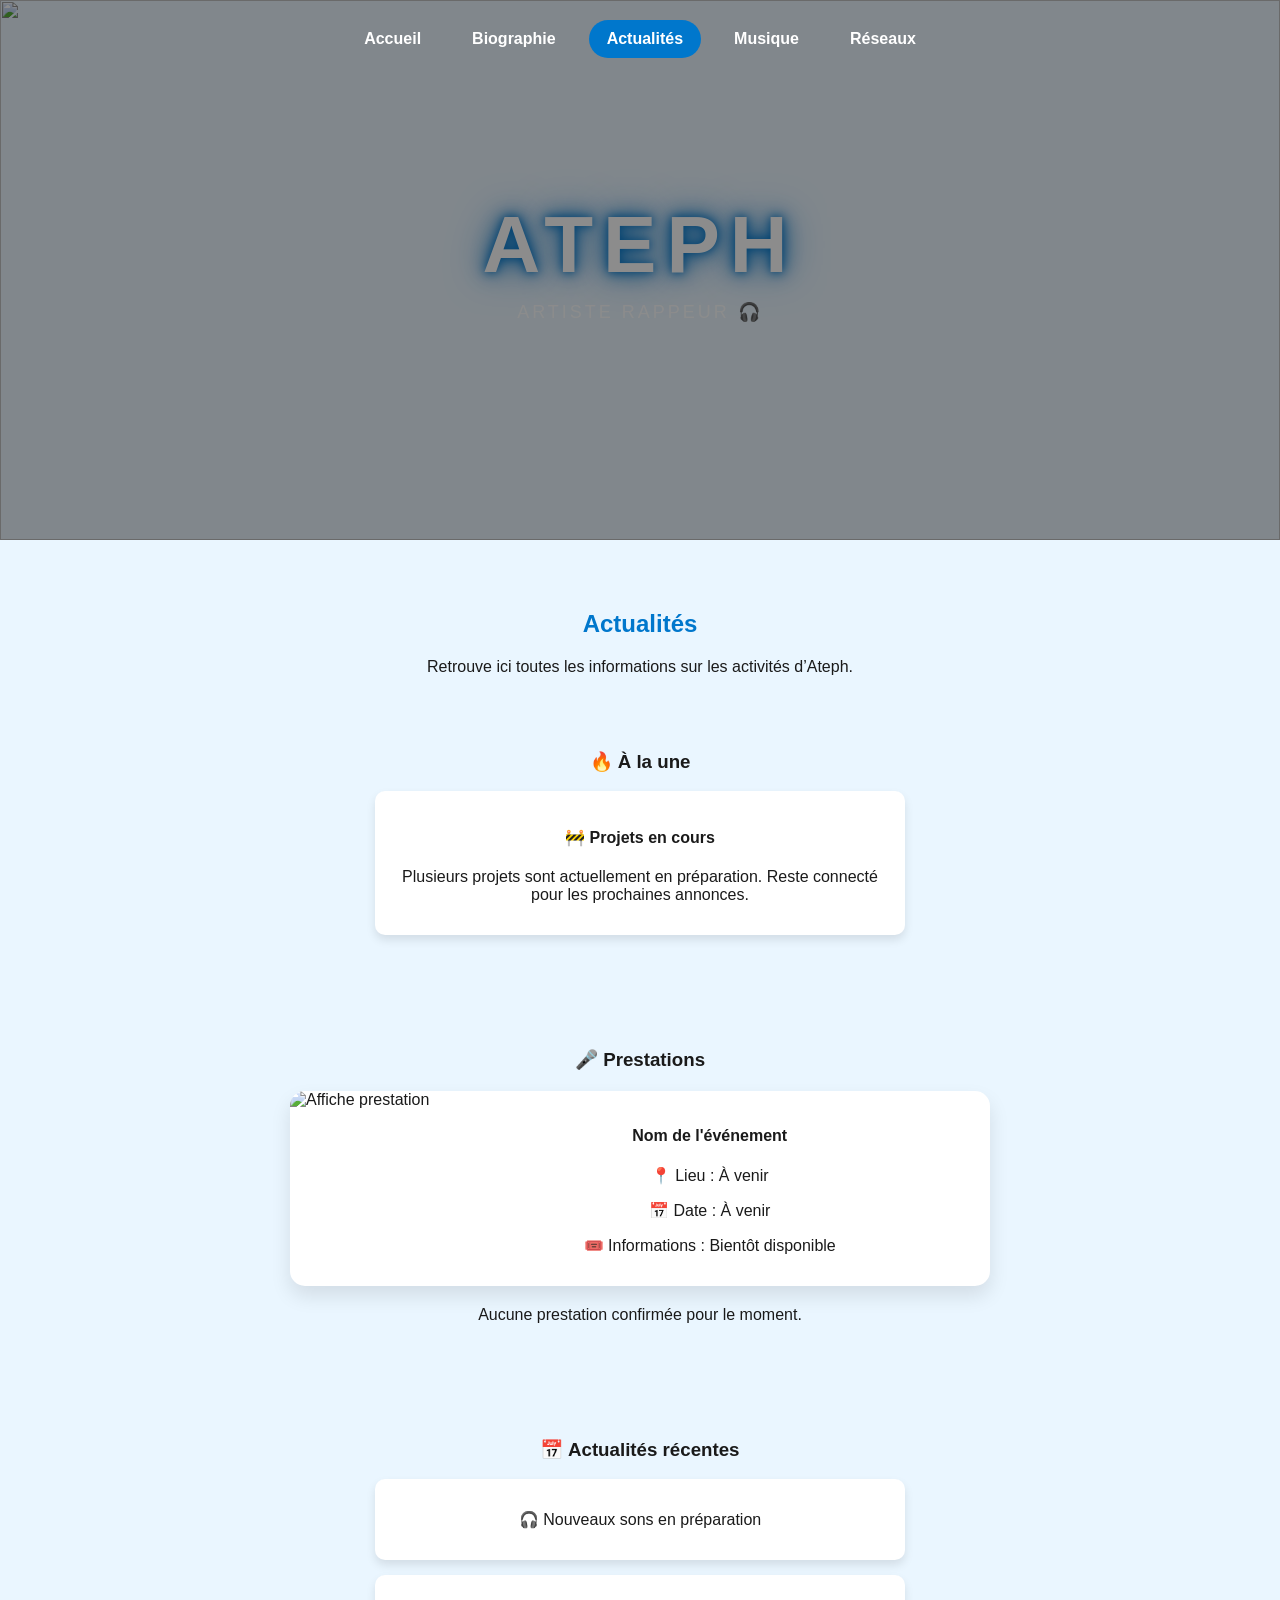
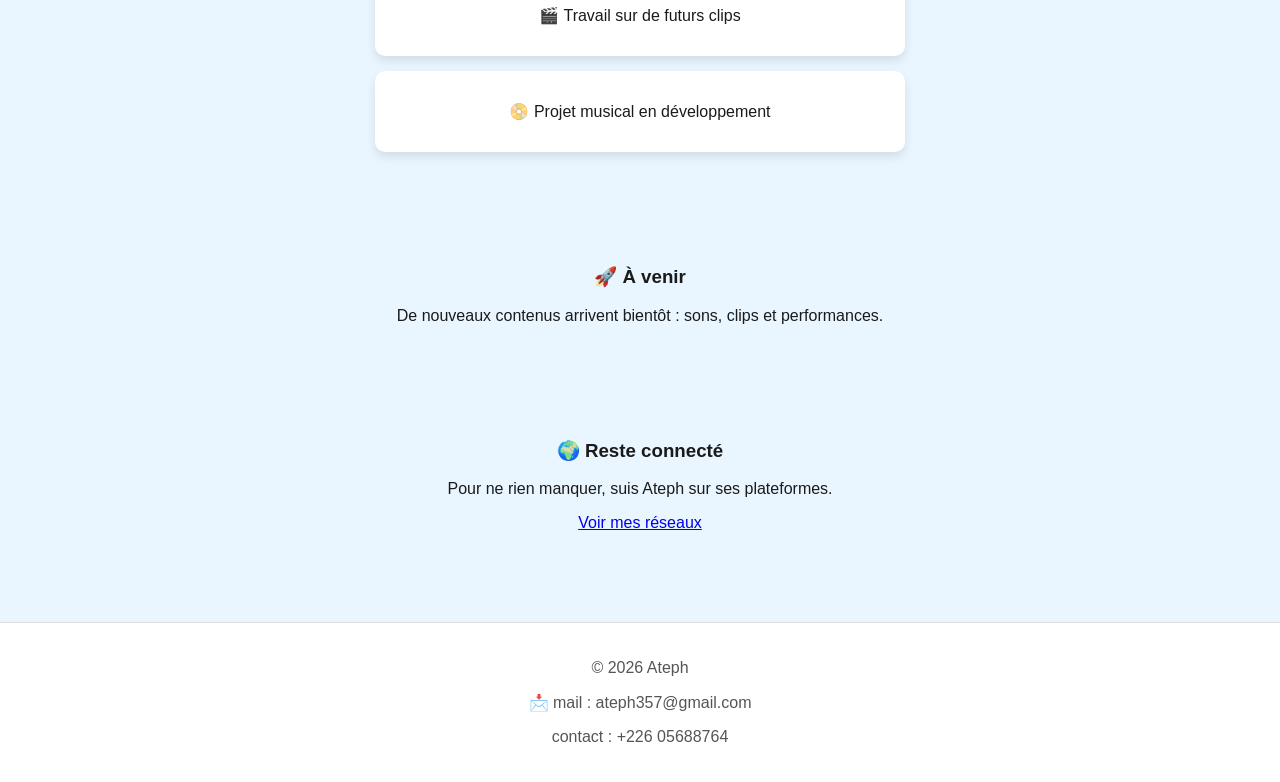
==== actu.html @ 411f196e "Add files via upload" ====
<!DOCTYPE html>
<html lang="fr">
<head>
<meta charset="UTF-8">
<title>Actualités - Ateph</title>
<link rel="stylesheet" href="couleur.css">
<link rel="stylesheet" href="https://cdnjs.cloudflare.com/ajax/libs/font-awesome/6.5.0/css/all.min.css">
</head>

<body>




<div class="hero-banner">
    <div class="artist-title">
    <h1>ATEPH</h1>
    <p>ARTISTE RAPPEUR 🎧</p>
</div>

    <div class="nav-overlay">
        <nav class="nav">
            <a href="index.html">Accueil</a>
            <a href="bio.html">Biographie</a>
            <a href="actu.html">Actualités</a>
            <a href="musique.html">Musique</a>
            <a href="reseaux.html">Réseaux</a>
        </nav>
    </div>

    <div class="vertical-slider">
        <img src="images/image1.JPEG">
        <img src="images/image2.JPEG">
        <img src="images/image3.JPEG">
        <img src="images/image4.JPEG">
        <img src="images/image5.JPEG">
    </div>

</div>

<div class="page-content">

    <!-- TITRE -->
    <h2>Actualités</h2>
    <p>Retrouve ici toutes les informations sur les activités d’Ateph.</p>

    <!-- =========================
         À LA UNE
    ========================= -->
    <section>
        <h3>🔥 À la une</h3>

        <div class="news-card">
            <h4>🚧 Projets en cours</h4>
            <p>Plusieurs projets sont actuellement en préparation. Reste connecté pour les prochaines annonces.</p>
        </div>
    </section>

    <!-- =========================
         PRESTATIONS / CONCERTS
    ========================= -->
    <section>
        <h3>🎤 Prestations</h3>

        <!-- CARTE PRESTATION -->
        <div class="event-card">

            <!-- IMAGE / AFFICHE -->
            <div class="event-image">
                <img src="images/image6.JPEG" alt="Affiche prestation">
            </div>

            <!-- INFOS -->
            <div class="event-info">
                <h4>Nom de l'événement</h4>
                <p>📍 Lieu : À venir</p>
                <p>📅 Date : À venir</p>
                <p>🎟️ Informations : Bientôt disponible</p>
            </div>

        </div>

        <p>Aucune prestation confirmée pour le moment.</p>

    </section>

    <!-- =========================
         ACTUALITÉS RÉCENTES
    ========================= -->
    <section>
        <h3>📅 Actualités récentes</h3>

        <div class="news-card">
            <p>🎧 Nouveaux sons en préparation</p>
        </div>

        <div class="news-card">
            <p>🎬 Travail sur de futurs clips</p>
        </div>

        <div class="news-card">
            <p>📀 Projet musical en développement</p>
        </div>

    </section>

    <!-- =========================
         À VENIR
    ========================= -->
    <section>
        <h3>🚀 À venir</h3>

        <p>
            De nouveaux contenus arrivent bientôt : sons, clips et performances.
        </p>

    </section>

    <!-- =========================
         CTA
    ========================= -->
    <section>
        <h3>🌍 Reste connecté</h3>

        <p>Pour ne rien manquer, suis Ateph sur ses plateformes.</p>

        <a class="btn" href="reseaux.html">Voir mes réseaux</a>
    </section>

</div>

<!-- FOOTER -->
<footer>
    <p>© 2026 Ateph</p>
    <p>📩 mail : ateph357@gmail.com</p>
    <p>contact : +226 05688764</p>
</footer>

<script src="script.js"></script>

</body>
</html>
---- couleur.css ----
body {
    margin: 0;
    font-family: 'Segoe UI', Arial, sans-serif;
    background-color: #eaf6ff;
    color: #1a1a1a;
}


.hero-banner {
    width: 100%;
    height: 60vh;
    position: relative;
    overflow: hidden;
}

.vertical-slider {
    width: 100%;
    height: 500%;
    display: flex;
    flex-direction: column;
    transition: transform 0.8s ease;
}

.vertical-slider img {
    width: 100%;
    height: 60vh;
    object-fit: cover;
    flex-shrink: 0;
}


.hero-banner::after {
    content: "";
    position: absolute;
    inset: 0;
    background: rgba(0,0,0,0.45);
    z-index: 1;
}


.nav-overlay {
    position: absolute;
    top: 20px;
    width: 100%;
    z-index: 10;
}

.nav {
    display: flex;
    justify-content: center;
    gap: 15px;
}

.nav a {
    padding: 10px 18px;
    text-decoration: none;
    color: white;
    font-weight: bold;
    border-radius: 20px;
    transition: 0.3s;
}


.nav a:hover {
    background: rgba(255,255,255,0.2);
}

.nav a.active {
    background: #0077cc;
    color: white;
}


.page-content {
    padding: 50px 20px;
    text-align: center;
}

section {
    padding: 40px 20px;
    text-align: center;
}

h2 {
    color: #0077cc;
}

footer {
    background: #ffffff;
    padding: 20px;
    text-align: center;
    border-top: 1px solid #ddd;
    color: #555;
}

.hero-banner {
    width: 100%;
    height: 60vh;
    position: relative;
    overflow: hidden;
}


.vertical-slider {
    position: relative;
    z-index: 1;
}


.hero-banner::after {
    content: "";
    position: absolute;
    inset: 0;
    background: rgba(0,0,0,0.45);
    z-index: 10;
}

.nav-overlay {
    position: absolute;
    top: 20px;
    width: 100%;
    z-index: 15; 
}


.artist-title {
    position: absolute;
    top: 50%;
    left: 50%;
    transform: translate(-50%, -50%);
    text-align: center;
    z-index: 5;
    color: white;
}


.artist-title h1 {
    font-size: 80px;
    margin: 0;
    letter-spacing: 10px;
    font-weight: 900;
    text-transform: uppercase;

   
    text-shadow: 
        0 0 10px #0077cc,
        0 0 20px #0077cc,
        0 0 40px rgba(0,119,204,0.8);

    animation: glow 2s infinite alternate;
}


.artist-title p {
    margin-top: 10px;
    font-size: 18px;
    letter-spacing: 3px;
    opacity: 0.9;
}


@keyframes glow {
    from {
        text-shadow: 
            0 0 10px #0077cc,
            0 0 20px #0077cc;
    }
    to {
        text-shadow: 
            0 0 20px #00c3ff,
            0 0 40px #0077cc,
            0 0 60px #00c3ff;
    }
}


@keyframes glow {
    from {
        text-shadow: 
            0 0 10px #0077cc,
            0 0 20px #0077cc;
    }
    to {
        text-shadow: 
            0 0 20px #00c3ff,
            0 0 40px #0077cc,
            0 0 60px #00c3ff;
    }
}
.intro {
    font-size: 18px;
    max-width: 600px;
    margin: auto;
    line-height: 1.6;
}
/* =========================
   RESEAUX AVEC LOGOS
========================= */
.social-links {
    margin-top: 20px;
}

.social-links a {
    display: inline-flex;
    align-items: center;
    gap: 10px;

    margin: 10px;
    padding: 12px 20px;

    background: #0077cc;
    color: white;
    text-decoration: none;
    border-radius: 25px;

    transition: 0.3s;
    font-weight: bold;
}

/* icones */
.social-links i {
    font-size: 18px;
}

/* hover */
.social-links a:hover {
    background: #005fa3;
    transform: scale(1.08);
}
/* =========================
   NEWS CARD
========================= */
.news-card {
    background: white;
    padding: 15px;
    margin: 15px auto;
    max-width: 500px;
    border-radius: 10px;
    box-shadow: 0 5px 10px rgba(0,0,0,0.1);
}

/* =========================
   EVENT CARD (PRESTATION)
========================= */
.event-card {
    display: flex;
    flex-wrap: wrap;
    background: white;
    margin: 20px auto;
    max-width: 700px;
    border-radius: 15px;
    overflow: hidden;
    box-shadow: 0 10px 20px rgba(0,0,0,0.1);
}

/* image affiche */
.event-image img {
    width: 100%;
    max-width: 300px;
    height: 100%;
    object-fit: cover;
}

/* infos */
.event-info {
    padding: 15px;
    flex: 1;
}
/* =========================
   BLOCS MUSIQUE
========================= */
.music-block {
    display: flex;
    flex-wrap: wrap;
    align-items: center;
    background: white;
    margin: 20px auto;
    max-width: 700px;
    border-radius: 15px;
    overflow: hidden;
    box-shadow: 0 10px 20px rgba(0,0,0,0.1);
}

/* COVER */
.cover img {
    width: 200px;
    height: 200px;
    object-fit: cover;
}

/* INFOS */
.music-info {
    padding: 15px;
    flex: 1;
}

/* AUDIO PLAYER */
audio {
    width: 100%;
    margin-top: 10px;
}
/* =========================
   RESPONSIVE TABLETTE / MOBILE
========================= */

@media screen and (max-width: 900px) {

    /* TITRE ATEPH */
    .global-artist-title {
        font-size: 50px;
        letter-spacing: 5px;
    }

    /* MENU */
    .nav {
        flex-wrap: wrap;
        gap: 8px;
    }

    .nav a {
        padding: 8px 12px;
        font-size: 14px;
    }

    /* SLIDER */
    .hero-banner {
        height: 50vh;
    }

    .vertical-slider img {
        height: 50vh;
    }

    /* BLOCS MUSIQUE / ACTU */
    .music-block,
    .event-card,
    .news-card {
        flex-direction: column;
        max-width: 90%;
    }

    .cover img {
        width: 100%;
        height: auto;
    }
}

@media screen and (max-width: 600px) {

    /* TITRE PLUS PETIT */
    .global-artist-title {
        font-size: 35px;
    }

    /* MENU MOBILE */
    .nav {
        flex-direction: column;
        align-items: center;
    }

    .nav a {
        width: 80%;
        text-align: center;
    }

    /* TEXTE */
    .page-content h2 {
        font-size: 22px;
    }

    .page-content p {
        font-size: 14px;
    }
}
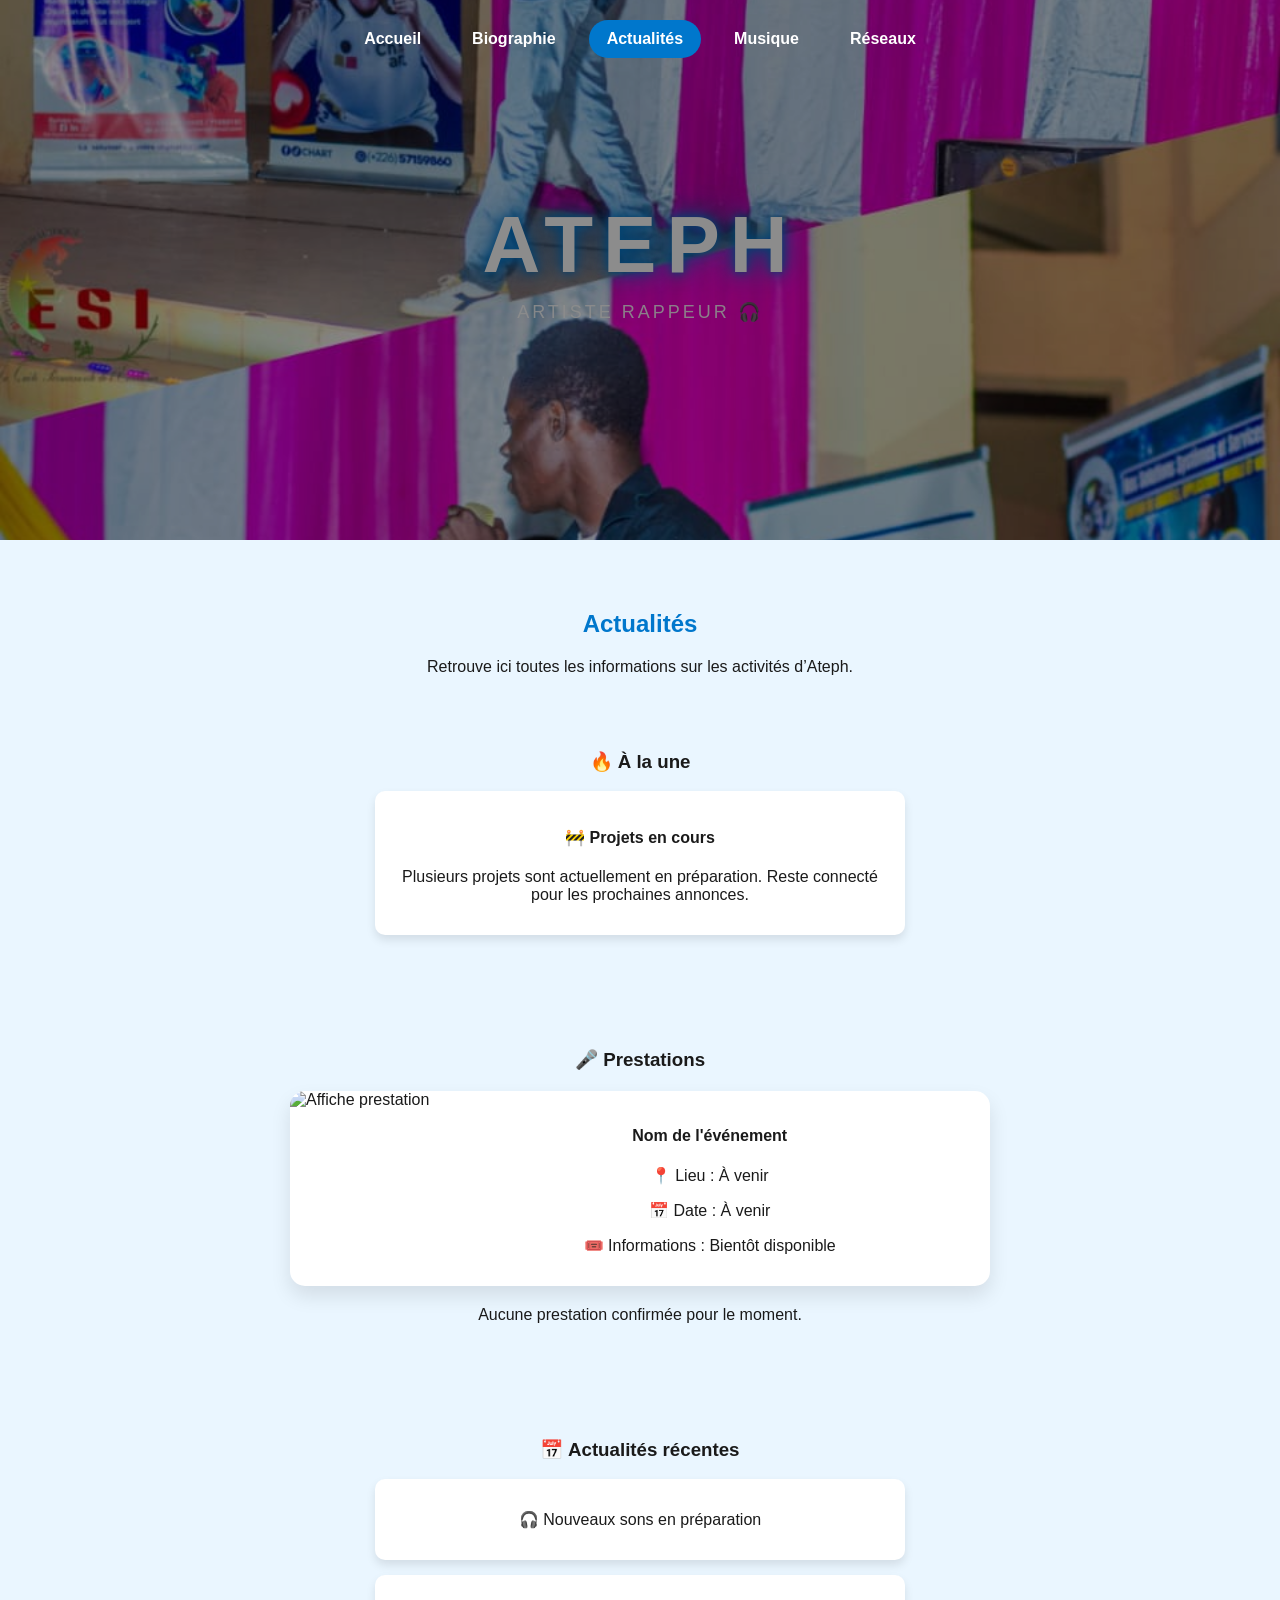
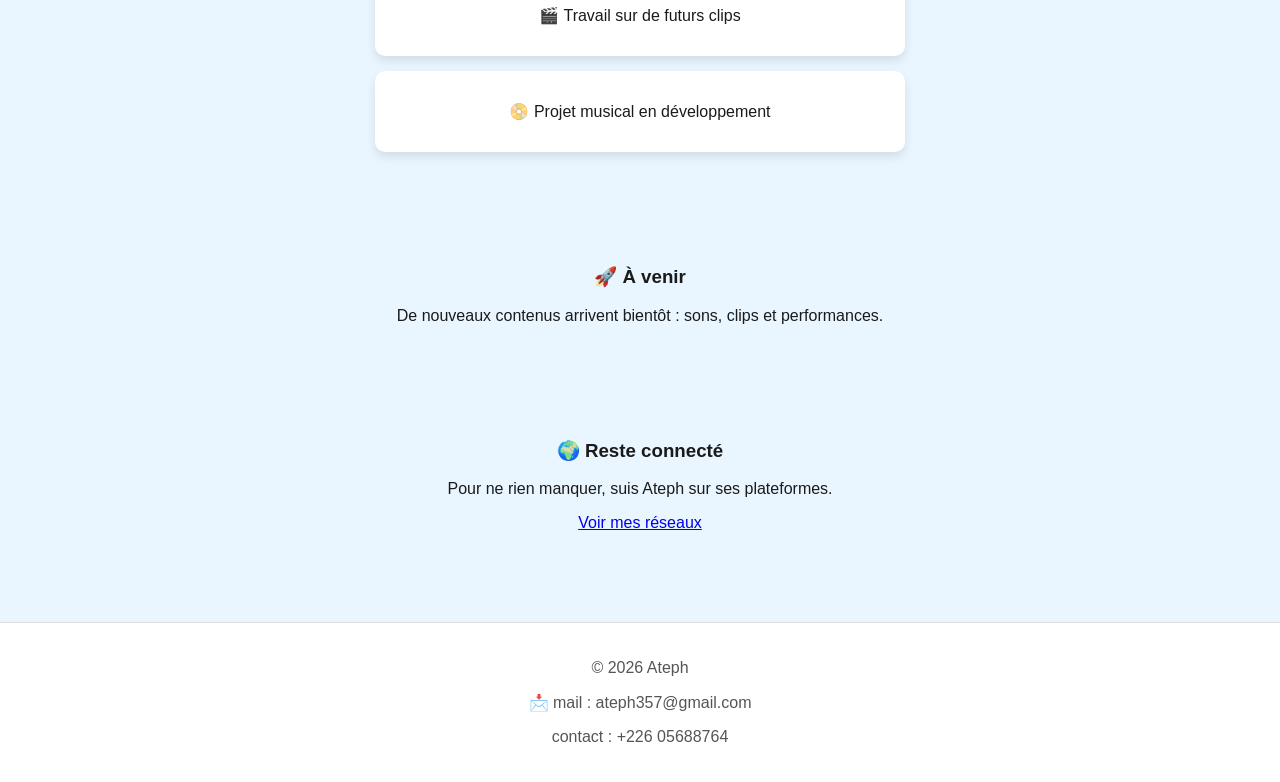
==== commit ec03fa04: "Update actu.html" ====
--- a/actu.html
+++ b/actu.html
@@ -29,11 +29,11 @@
     </div>
 
     <div class="vertical-slider">
-        <img src="images/image1.JPEG">
-        <img src="images/image2.JPEG">
-        <img src="images/image3.JPEG">
-        <img src="images/image4.JPEG">
-        <img src="images/image5.JPEG">
+        <img src="images/image1.jpeg">
+        <img src="images/image2.jpeg">
+        <img src="images/image3.jpeg">
+        <img src="images/image4.jpeg">
+        <img src="images/image5.jpeg">
     </div>
 
 </div>
@@ -139,4 +139,4 @@
 <script src="script.js"></script>
 
 </body>
-</html>+</html>
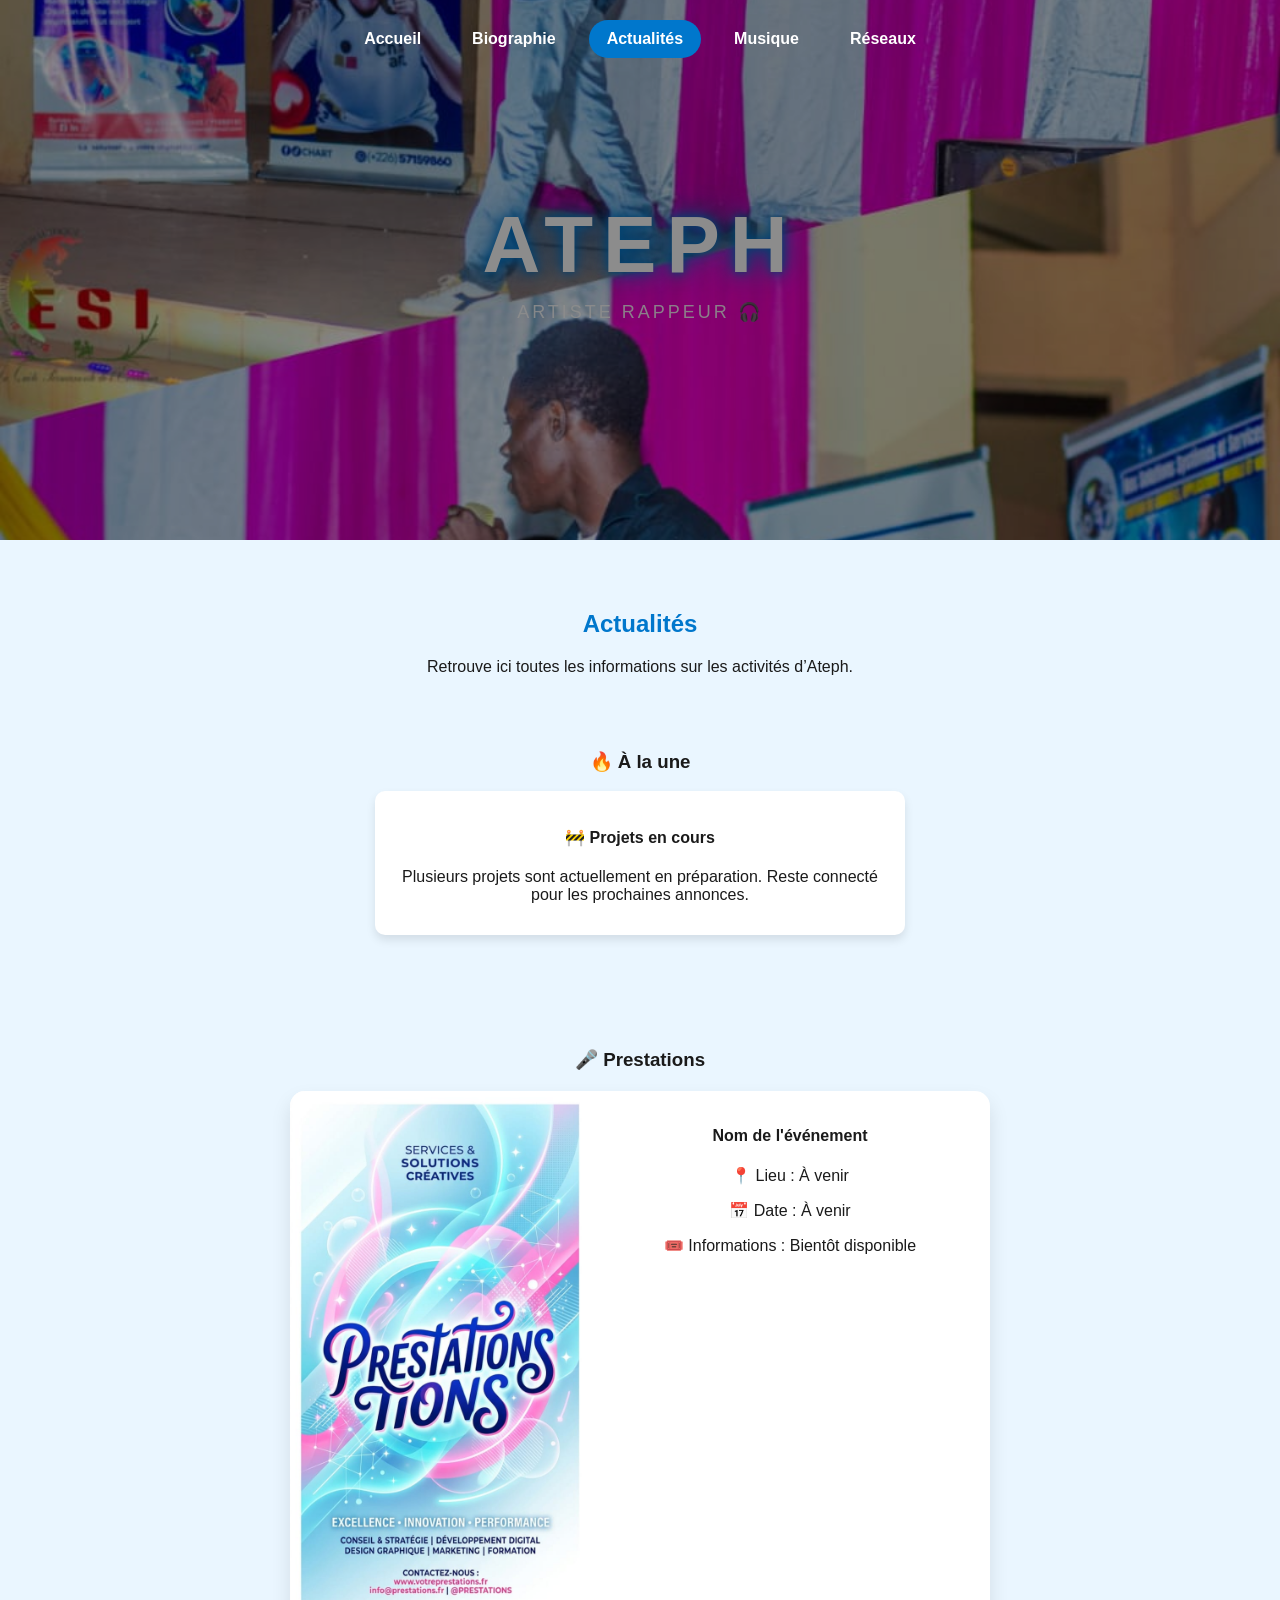
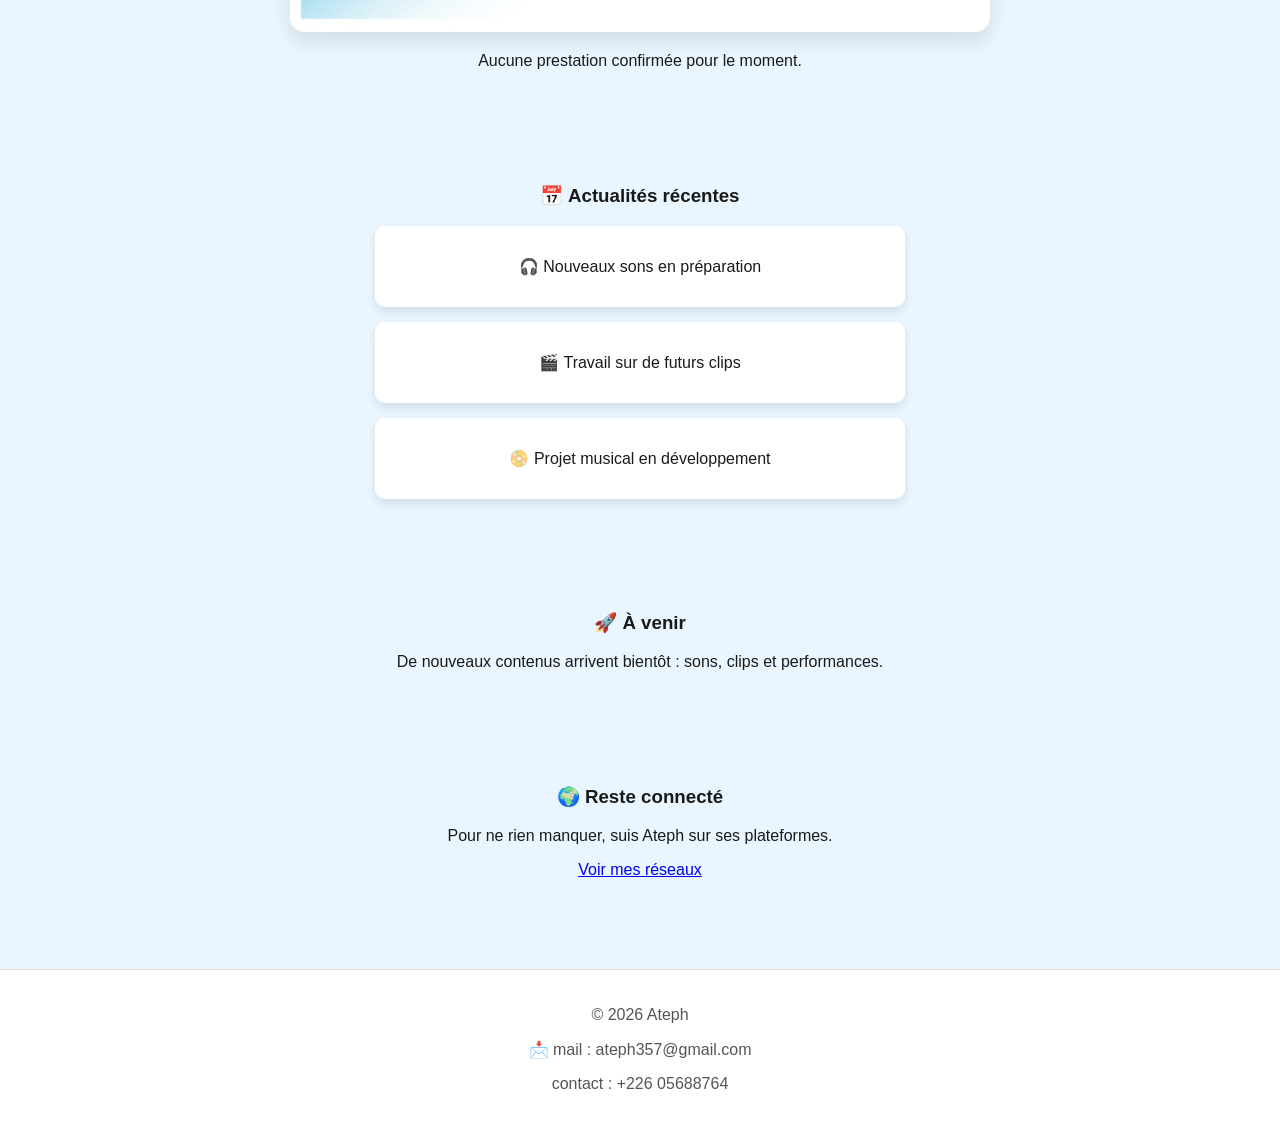
==== commit 142ccdde: "Update actu.html" ====
--- a/actu.html
+++ b/actu.html
@@ -67,7 +67,7 @@
 
             <!-- IMAGE / AFFICHE -->
             <div class="event-image">
-                <img src="images/image6.JPEG" alt="Affiche prestation">
+                <img src="images/image6.jpeg" alt="Affiche prestation">
             </div>
 
             <!-- INFOS -->
